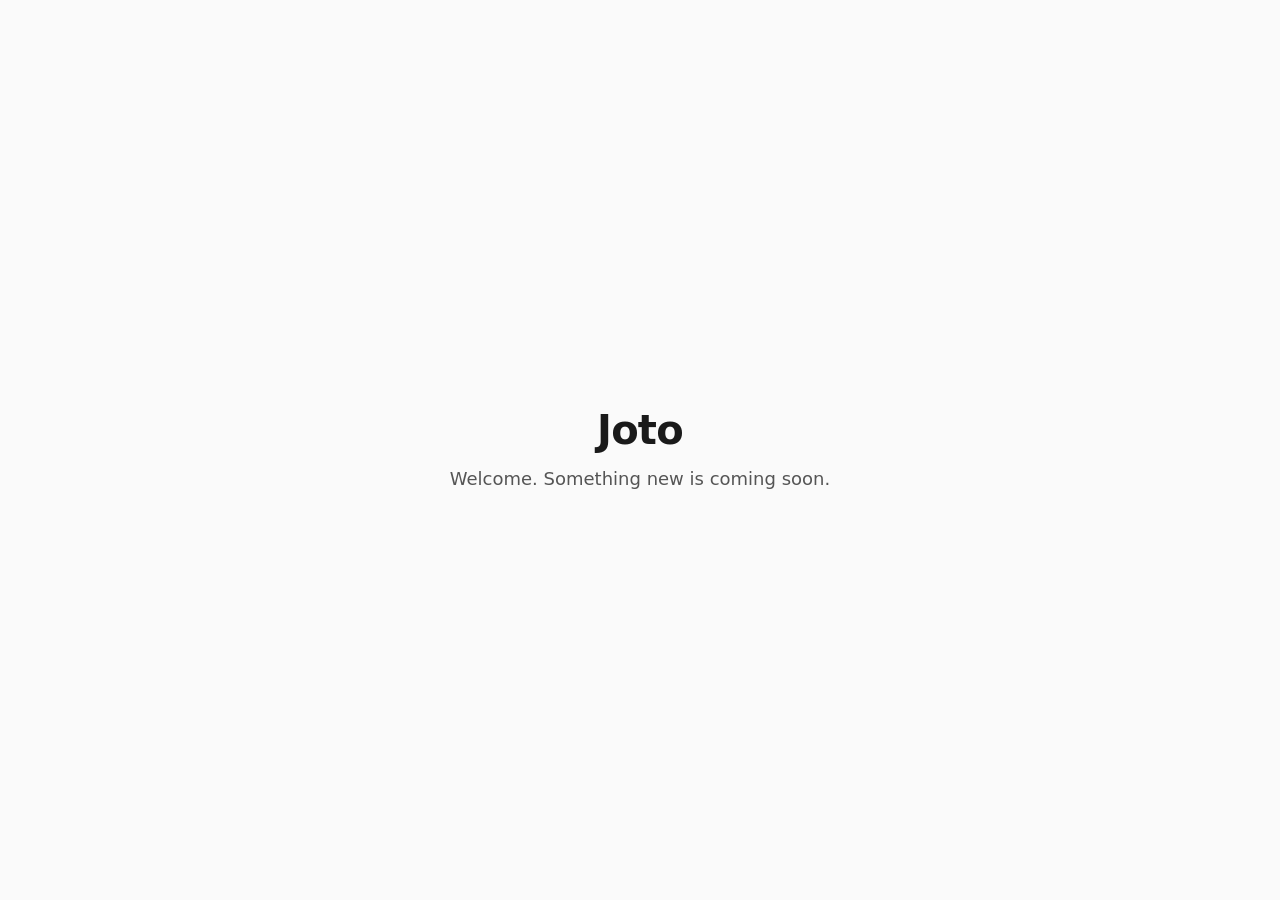
==== index.html @ 0b2219a4 "Add simple landing page for Joto. Co-authored-by: Cursor <cursoragent@cursor.com>" ====
<!DOCTYPE html>
<html lang="en">
<head>
  <meta charset="UTF-8">
  <meta name="viewport" content="width=device-width, initial-scale=1.0">
  <title>Joto</title>
  <style>
    * {
      margin: 0;
      padding: 0;
      box-sizing: border-box;
    }

    body {
      font-family: system-ui, -apple-system, sans-serif;
      background: #fafafa;
      color: #1a1a1a;
      min-height: 100vh;
      display: flex;
      align-items: center;
      justify-content: center;
      padding: 2rem;
    }

    main {
      text-align: center;
      max-width: 32rem;
    }

    h1 {
      font-size: 2.5rem;
      font-weight: 600;
      letter-spacing: -0.02em;
      margin-bottom: 0.75rem;
    }

    p {
      font-size: 1.125rem;
      color: #555;
      line-height: 1.6;
    }
  </style>
</head>
<body>
  <main>
    <h1>Joto</h1>
    <p>Welcome. Something new is coming soon.</p>
  </main>
</body>
</html>
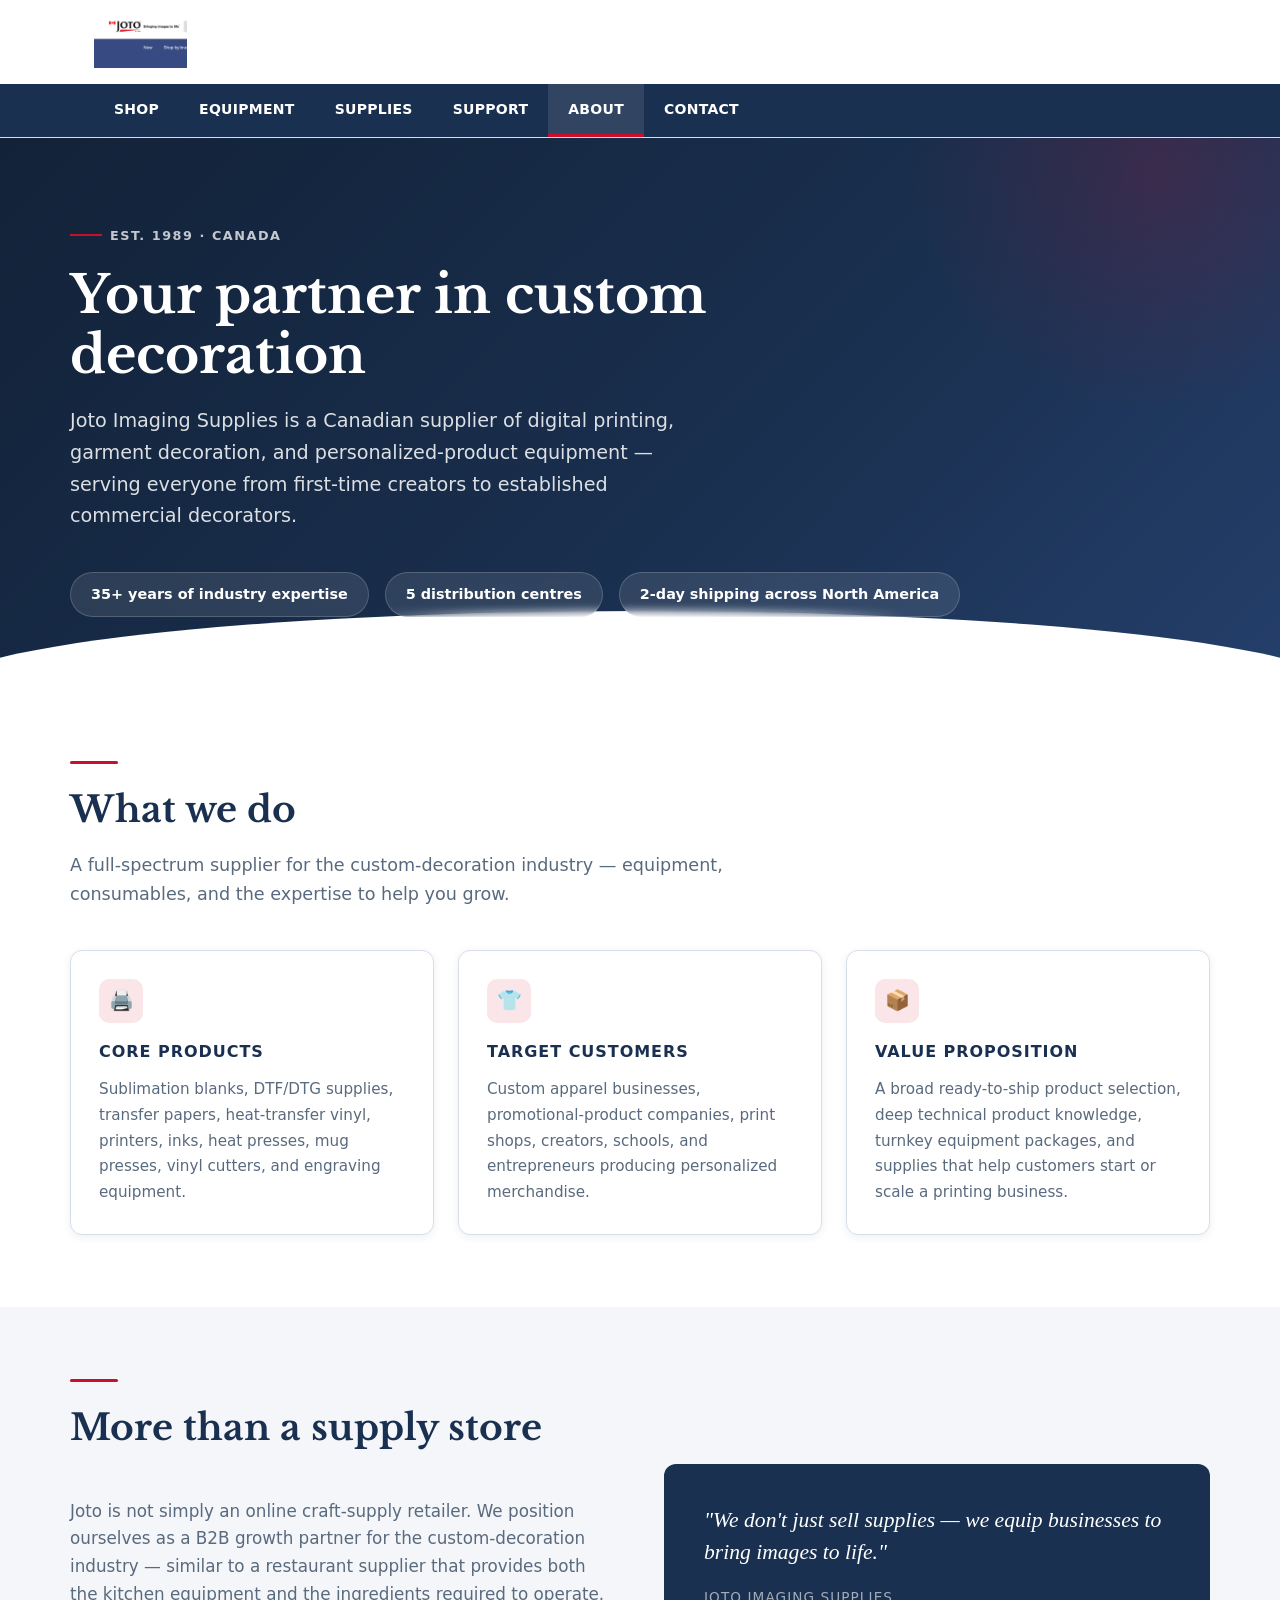
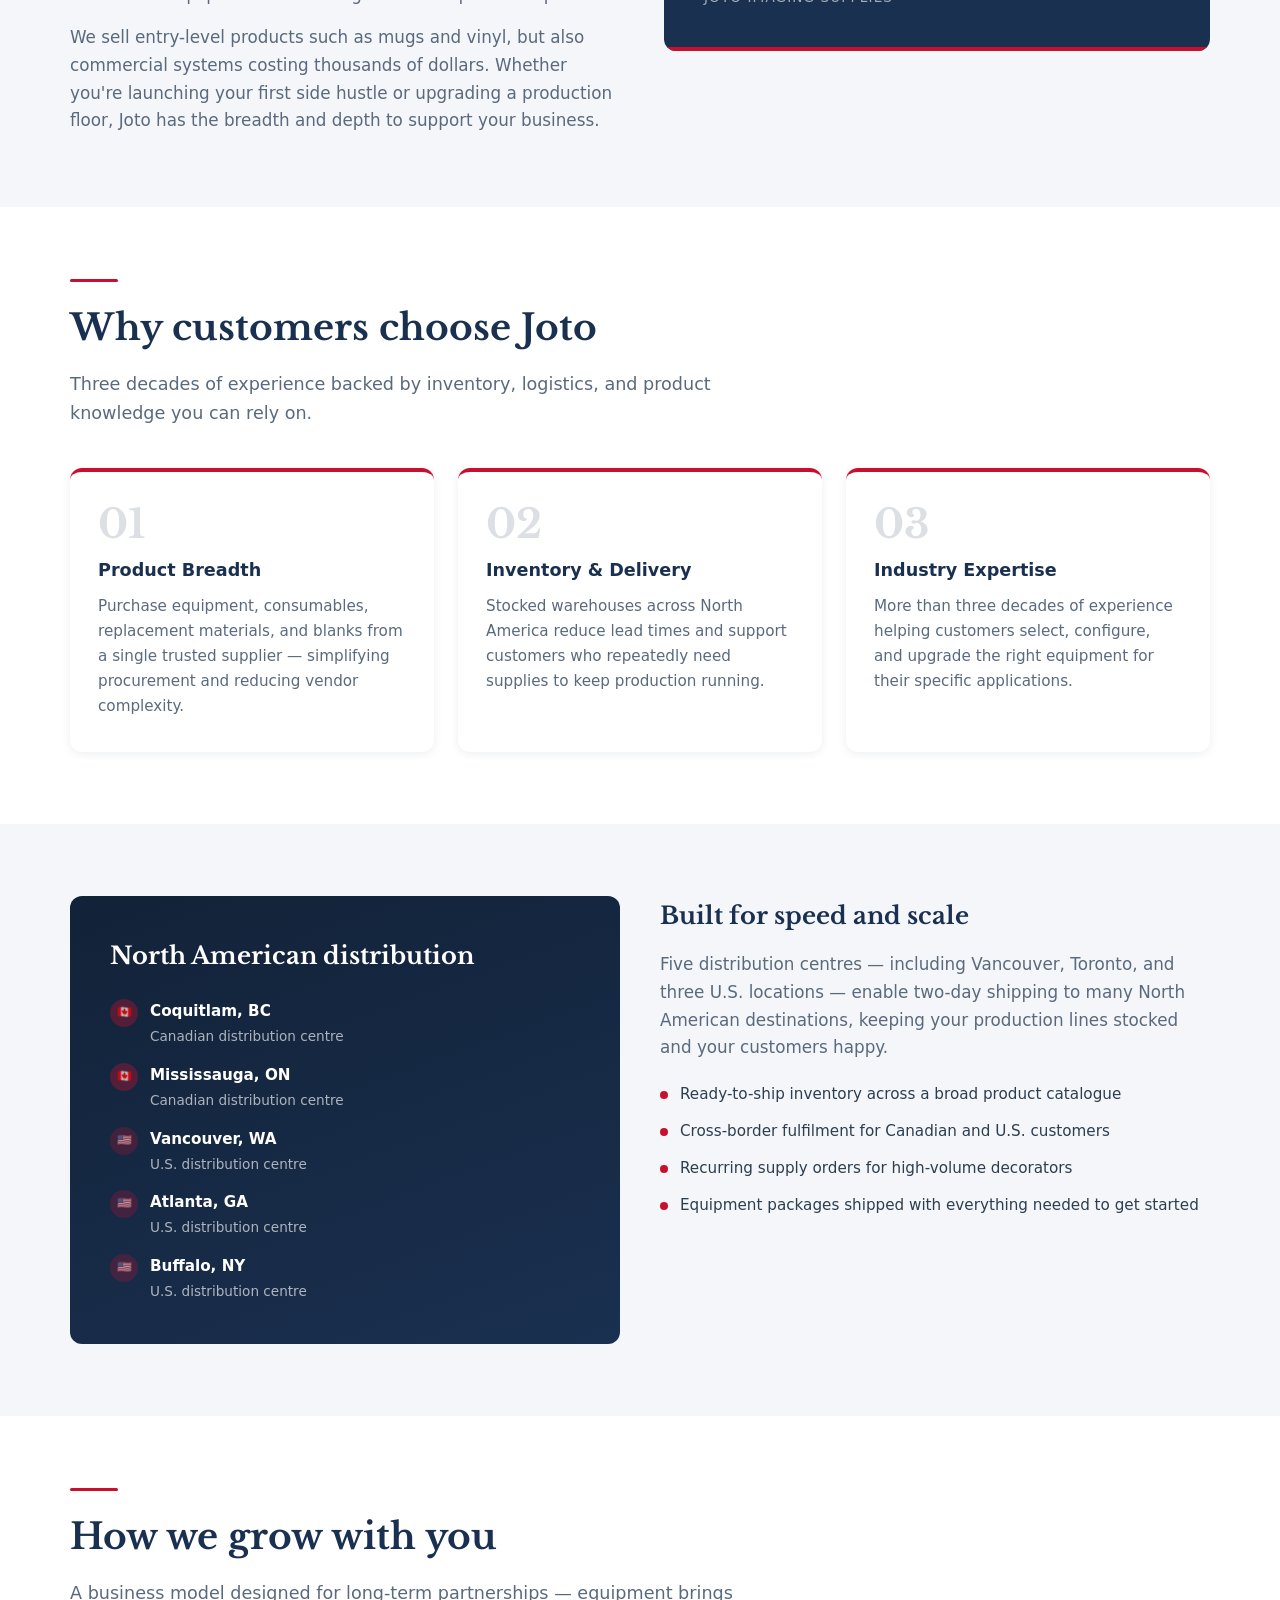
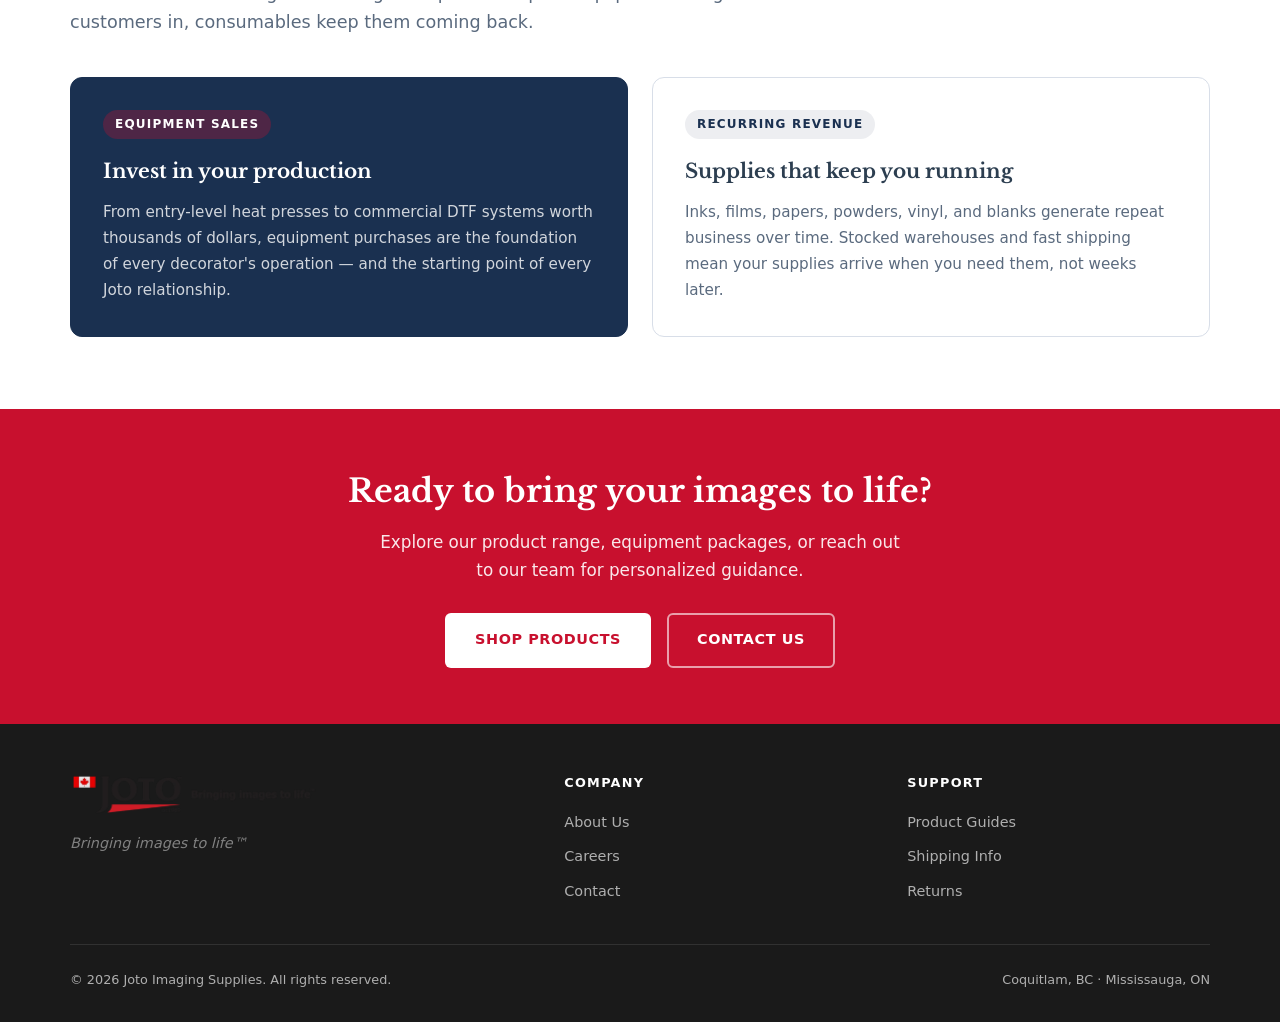
==== commit 9025d856: "Add professional About page with Joto branding. Co-authored-by: Cursor <cursoragent@cursor.com>" ====
--- a/index.html
+++ b/index.html
@@ -3,48 +3,11 @@
 <head>
   <meta charset="UTF-8">
   <meta name="viewport" content="width=device-width, initial-scale=1.0">
-  <title>Joto</title>
-  <style>
-    * {
-      margin: 0;
-      padding: 0;
-      box-sizing: border-box;
-    }
-
-    body {
-      font-family: system-ui, -apple-system, sans-serif;
-      background: #fafafa;
-      color: #1a1a1a;
-      min-height: 100vh;
-      display: flex;
-      align-items: center;
-      justify-content: center;
-      padding: 2rem;
-    }
-
-    main {
-      text-align: center;
-      max-width: 32rem;
-    }
-
-    h1 {
-      font-size: 2.5rem;
-      font-weight: 600;
-      letter-spacing: -0.02em;
-      margin-bottom: 0.75rem;
-    }
-
-    p {
-      font-size: 1.125rem;
-      color: #555;
-      line-height: 1.6;
-    }
-  </style>
+  <meta http-equiv="refresh" content="0; url=about.html">
+  <title>Joto Imaging Supplies</title>
+  <link rel="canonical" href="about.html">
 </head>
 <body>
-  <main>
-    <h1>Joto</h1>
-    <p>Welcome. Something new is coming soon.</p>
-  </main>
+  <p>Redirecting to <a href="about.html">About Joto Imaging Supplies</a>…</p>
 </body>
 </html>
